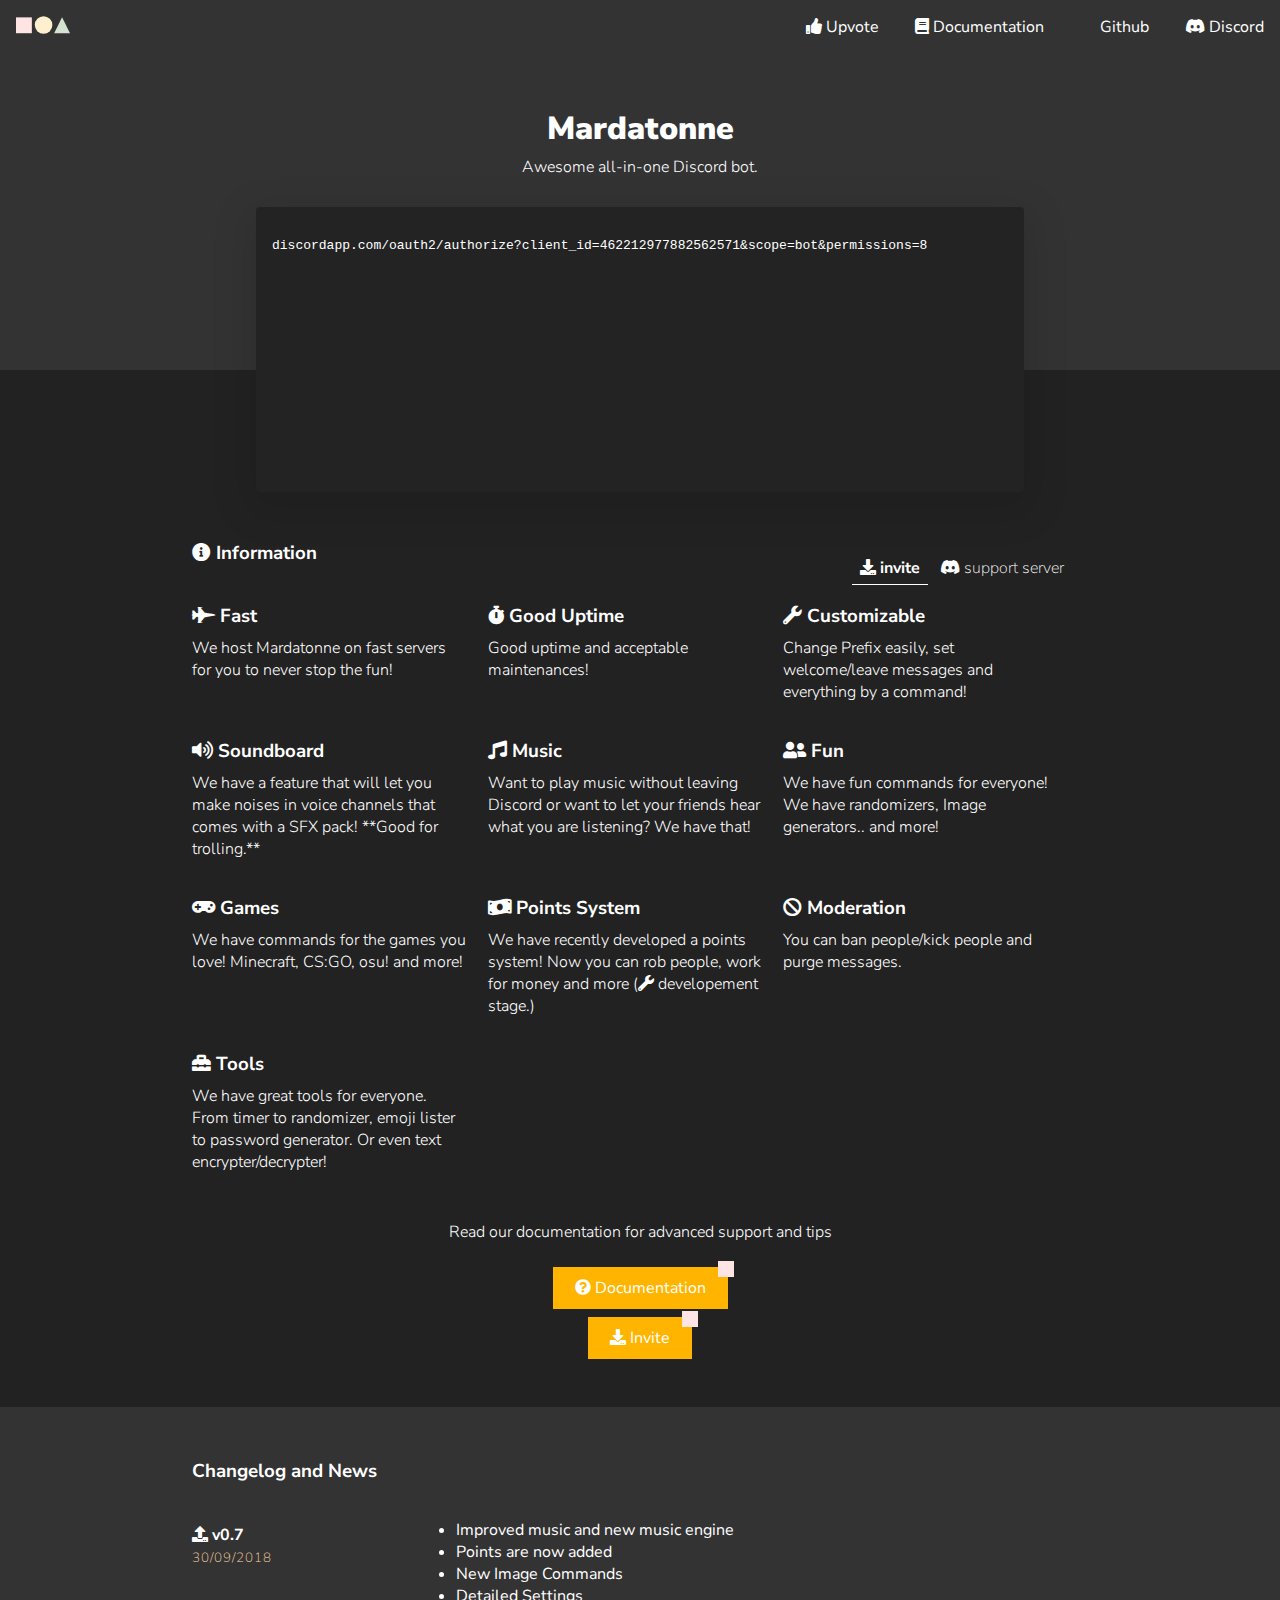
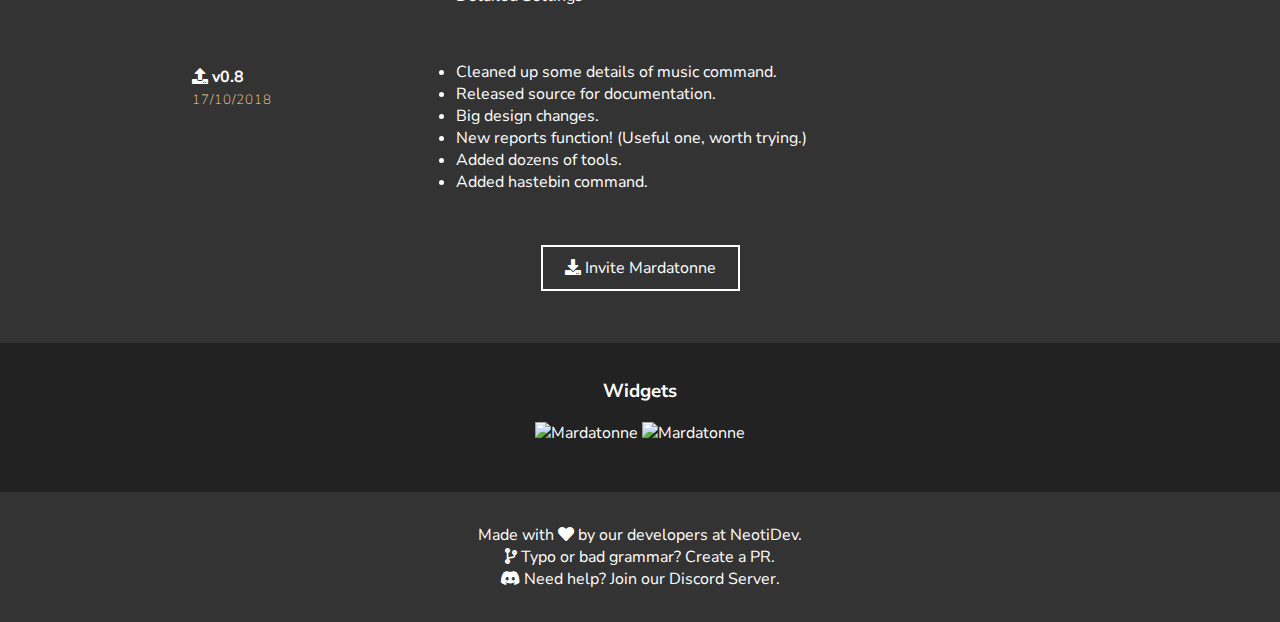
==== index.html @ b27319de "Update index.html" ====
<!doctype html>
<html>
  <head>
    <meta charset="utf-8">
    <meta name="description" content="">
    <meta name="viewport" content="width=device-width, initial-scale=1">
    <title>Mardatonne</title>
    <link rel="stylesheet" href="https://use.fontawesome.com/releases/v5.3.1/css/all.css">
    <link rel="stylesheet" href="https://use.fontawesome.com/releases/v5.3.1/css/v4-shims.css">
    <link href="https://fonts.googleapis.com/css?family=Nunito+Sans:300,400,600,700,800,900" rel="stylesheet">
    <link rel="stylesheet" href="https://cdnjs.cloudflare.com/ajax/libs/highlight.js/9.12.0/styles/railscasts.min.css">
    <link rel="stylesheet" href="scribbler-dark.css">
    <link rel="stylesheet" href="scribbler-landing.css">
    <link rel="author" href="NeotiDev">
  </head>
  <body>
    <nav>
      <div class="logo"></div>
      <ul class="menu">
        <div class="menu__item toggle"><span></span></div>
        <li class="menu__item"><a href="https://botlist.space/bot/462212977882562571" class="link link--dark"><i class="fa fa-thumbs-up"></i> Upvote</a></li>
        <li class="menu__item"><a href="doc.html" class="link link--dark"><i class="fa fa-book"></i> Documentation</a></li>
        <li class="menu__item"><a href="https://github.com/NeotiDev" class="link link--dark"><i class="fa fa-github"></i> Github</a></li>
        <li class="menu__item"><a href="https://discord.gg/NqMA6xC" class="link link--dark"><i class="fab fa-discord"></i> Discord</a></li>
      </ul>
    </nav>
    <div class="hero">
      <h1 class="hero__title">Mardatonne</h1>
      <p class="hero__description">Awesome all-in-one Discord bot.</p>
    </div>
    <div class="hero__terminal">
      <pre>
        <!-- Place your demo code here -->
        <code class="shell-session demo">discordapp.com/oauth2/authorize?client_id=462212977882562571&scope=bot&permissions=8</code>
      </pre>
    </div>
    <div class="wrapper">
      <div class="installation">
        <h3 class="section__title"><i class="fa fa-info-circle"></i> Information</h3>
        <div class="tab__container">
          <ul class="tab__menu">
            <li class="tab active"><a href="https://discordapp.com/oauth2/authorize?client_id=462212977882562571&scope=bot&permissions=8"><i class="fa fa-download"></i> invite</a></li>
            <li class="tab"><a href="https://discord.gg/NqMA6xC"><i class="fab fa-discord"></i> support server</a></li>
          </ul>
        </div>
      </div>
      <div class="feature">
        <div class="feature__item">
          <h3 class="section__title"><i class="fa fa-fighter-jet"></i> Fast</h3>
          <p>We host Mardatonne on fast servers for you to never stop the fun!</p>
        </div>
        <div class="feature__item">
          <h3 class="section__title"><i class="fa fa-stopwatch"></i> Good Uptime</h3>
          <p>Good uptime and acceptable maintenances!</p>
        </div>
        <div class="feature__item">
          <h3 class="section__title"><i class="fa fa-wrench"></i> Customizable</h3>
          <p>Change Prefix easily, set welcome/leave messages and everything by a command!</p>
        </div>
        <div class="feature__item">
          <h3 class="section__title"><i class="fa fa-volume-up"></i> Soundboard</h3>
          <p>We have a feature that will let you make noises in voice channels that comes with a SFX pack! **Good for trolling.**</p>
        </div>
        <div class="feature__item">
          <h3 class="section__title"><i class="fa fa-music"></i> Music</h3>
          <p>Want to play music without leaving Discord or want to let your friends hear what you are listening? We have that!</p>
        </div>
        <div class="feature__item">
          <h3 class="section__title"><i class="fa fa-user-friends"></i> Fun</h3>
          <p>We have fun commands for everyone! We have randomizers, Image generators.. and more!</p>
        </div>
        <div class="feature__item">
          <h3 class="section__title"><i class="fa fa-gamepad"></i> Games</h3>
          <p>We have commands for the games you love! Minecraft, CS:GO, osu! and more!</p>
        </div>
        <div class="feature__item">
          <h3 class="section__title"><i class="fa fa-money-bill-wave"></i> Points System</h3>
          <p>We have recently developed a points system! Now you can rob people, work for money and more (<i class="fa fa-wrench"></i> developement stage.)</p>
        </div>
        <div class="feature__item">
          <h3 class="section__title"><i class="fa fa-ban"></i> Moderation</h3>
          <p>You can ban people/kick people and purge messages.</p>
        </div>
        <div class="feature__item">
          <h3 class="section__title"><i class="fa fa-toolbox"></i> Tools</h3>
          <p>We have great tools for everyone. From timer to randomizer, emoji lister to password generator. Or even text encrypter/decrypter!</p>
        </div>
      </div>
      <div class="callout">
        <p>Read our documentation for advanced support and tips</p>
        <a href="doc.html" class="button--primary"><i class="fa fa-question-circle"></i> Documentation</a><br>
        <a href="https://discordapp.com/oauth2/authorize?client_id=462212977882562571&scope=bot&permissions=8" class="button--primary"><i class="fa fa-download"></i> Invite</a>
      </div>
    </div>
    <div class="changelog">
      <div class="wrapper">
        <h3 class="section__title">Changelog and News</h3>
        <div class="changelog__item">
          <div class="changelog__meta">
            <h4 class="changelog__title"><i class="fa fa-upload"></i> v0.7</h4>
            <small class="changelog__date">30/09/2018</small>
          </div>
          <div class="changelog__detail">
            <ul>
              <li>Improved music and new music engine</li>
              <li>Points are now added</li>
              <li>New Image Commands</li>
              <li>Detailed Settings</li>
            </ul>
          </div>
        </div>
        <br>
        <div class="changelog__item">
          <div class="changelog__meta">
            <h4 class="changelog__title"><i class="fa fa-upload"></i> v0.8</h4>
            <small class="changelog__date">17/10/2018</small>
          </div>
          <div class="changelog__detail">
            <ul>
              <li>Cleaned up some details of music command.</li>
              <li><a href="https://github.com/NeotiDev/mardatonne-doc">Released source for documentation.</a></li>
              <li>Big design changes.</li>
              <li>New reports function! (Useful one, worth trying.)</li>
              <li>Added dozens of tools.</li>
              <li>Added hastebin command.</li>
            </ul>
          </div>
        </div>
        <div class="changelog__callout">
          <a href="https://discordapp.com/oauth2/authorize?client_id=462212977882562571&scope=bot&permissions=8" class="button--secondary"><i class="fa fa-download"></i> Invite Mardatonne</a>
        </div>
      </div>
    </div>
          <div class="callout">
        <h3 class="section__title">Widgets</h3>
<center><a target="_blank" href="https://discordbots.org/bot/462212977882562571"><img src="https://discordbots.org/api/widget/462212977882562571.svg" alt="Mardatonne"></a><a target="_blank" href="https://bots.ondiscord.xyz/bots/462212977882562571">&nbsp;<img src="https://bots.ondiscord.xyz/bots/462212977882562571/embed?theme=dark&amp;showGuilds=false" alt="Mardatonne"></a></center>
    </div>
    <footer class="footer">Made with <i class="fa fa-heart"></i> by our developers at <a href="https://github.com/NeotiDev">NeotiDev.</a><br><i class="fas fa-code-branch"></i> <a href="https://github.com/NeotiDev/animals-ascii-doc">Typo or bad grammar? Create a PR.</a><br><i class="fab fa-discord"></i> <a href="https://discord.gg/NqMA6xC">Need help? Join our Discord Server.</a></footer>
    <script src="https://cdnjs.cloudflare.com/ajax/libs/highlight.js/9.12.0/highlight.min.js"></script>
    <script>hljs.initHighlightingOnLoad();</script>
    <script src="scribbler.js"></script>
  </body>
</html>
---- scribbler-dark.css ----
/* css variables*/
:root {
  --primary-color: #ffffff;
  --primary-color-light: #ffd8a6;
  --accent-color: #FFB400;
  --accent-color-light: #FFE4E4;
  --accent-color-dark: #B94B4C;
  --white-color: #FAFBFC;
  --light-gray-color: #C6CBD1;
  --medium-gray-color: #959DA5;
  --dark-gray-color: #444D56; 
  --bg-color: #333333;
  --code-bg-color: #F0E8E8;
}

/* normalized */
html, body {
  padding: 0;
  margin: 0;
  font-family: 'Nunito Sans', sans-serif;
  background-color: #222222;
  color: #FFFFFF;
}

p {
  font-weight: 300;
  color: #ffffff;

}

a, a:hover {
  text-decoration: none;
  color: var(--primary-color);
}

hr {
  padding: 1rem 0;
  border: 0;
  border-bottom: 1px solid var(--bg-color);
}

* {
  box-sizing: border-box;
}

/* global components */

/* typography */
.section__title {
  color: var(--primary-color);
}

/* tabs */
.tab__container {
  position: relative;
}

.tab__container > ul {
  position: absolute;
  list-style: none;
  margin: 0;
  right: 1rem;
  top: -2rem;
  padding-left: 0;
}

.tab__container .code {
  white-space: normal;
  padding: 1rem 1.5rem;
}

.tab {
  display: inline-block;
  padding: 0.3rem 0.5rem;
  font-weight: 200;
  cursor: pointer;
}

.tab.active {
  border-bottom: 1px solid var(--primary-color);
  font-weight: 700;
  display: inline-block;
}

.tab__pane {
  display: none;
}

.tab__pane.active {
  display: block;
}

/* code */
.code {
  border-radius: 3px;
  font-family: Space Mono, SFMono-Regular, Menlo,Monaco, Consolas, Liberation Mono, Courier New, monospace;
  background: var(--bg-color);
  border: 1px solid var(--code-bg-color);
  color: var(--primary-color-light);
}

.code--block {
  white-space: pre-line;
  padding: 0 1.5rem;
}

.code--inline {
  padding: 3px 6px;
  font-size: 80%;
}

/* buttons */
.button--primary {
  padding: 10px 22px;
  background-color: var(--accent-color);
  color: white;
  position: relative;
  text-decoration: none;
  border: 0;
  transition: all .3s ease-out;
}

.button--primary:after {
  position: absolute;
  content: "";
  width: 1rem;
  height: 1rem;
  background-color: var(--accent-color-light);
  right: -0.4rem;
  top: -0.4rem;
  transition: all 0.3s ease-out;
}

.button--primary:hover {
  text-shadow: 0px 1px 1px var(--accent-color-dark);
  color: white;
  transform: translate3D(0, -3px, 0);
}

.button--primary:hover::after {
  transform: rotate(90deg);
}

.button--secondary {
  padding: 10px 22px;
  border: 2px solid var(--primary-color);
  transition: all 0.5s ease-out;
}

.button--secondary:hover {
  border-color: var(--accent-color);
  color: var(--accent-color);
}

/* links */
.link {
  text-decoration: none;
  transition: all 0.3s ease-out;
}

.link:hover {
  color: var(--accent-color);
}

.link--dark {
  color: var(--primary-color);
}

.link--light {
  color: var(--accent-color);
}

/* menu */
nav {
  display: grid;
  grid-template-columns: 70px auto;
}

.menu {
  margin: 0;
  text-align: right;
  overflow: hidden;
  list-style: none;
}

.toggle {
  display: none;
  position: relative;
}

.toggle span,
.toggle span:before,
.toggle span:after {
  content: '';
  position: absolute;
  height: 2px;
  width: 18px;
  border-radius: 2px;
  background: var(--primary-color);
  display: block;
  cursor: pointer;
  transition: all 0.3s ease-in-out;
  right: 0;
}

.toggle span:before {
  top: -6px;
}

.toggle span:after {
  bottom: -6px;
}

.toggle.open span{
  background-color: transparent;
}

.toggle.open span:before,
.toggle.open span:after {
  top: 0;
}

.toggle.open span:before {
  transform: rotate(45deg);
}

.toggle.open span:after {
  transform: rotate(-45deg);
}

.menu__item {
  padding: 1rem;
  display: inline-block;
}

.menu__item.toggle {
  display: none;
}

/* table */
table {
  border-collapse: collapse;
  width: 100%;
  transition: color .3s ease-out;
  margin-bottom: 2rem;
}

table td, table th {
  border: 1px solid #333333;
  padding: 0.8rem;
  font-weight: 300;
}

table th {
  text-align: left;
  background-color: #222222;
  border-color: #222222;
  border-bottom-color: #333333;
}

table td:first-child {
  background-color: #333333;
    border-color: #222222;
  font-weight: 600;
}

@media screen and (max-width: 600px) {
  nav {
    grid-template-columns: 70px auto;
  }

  .menu__item{
    display: none;
  }

  .menu__item.toggle {
    display: inline-block;
  }

  .menu {
    text-align: right;
    padding: 0.5rem 1rem;
  }

  .toggle {
    display: block;
  }

  .menu.responsive .menu__item:not(:first-child) {
    display: block;
    padding: 0 0 0.5rem 0;
  }
}

/* layout */
.wrapper {
  margin: 0 auto;
  width: 70%;
}

.footer {
  text-align: center;
  background-color: var(--bg-color);
  padding: 2rem;
  color: white;
}

@keyframes fadeUp {
  0% {
    opacity: 0;
    transform: translate3d(0,30px,0);
  }
  100% {
    transform: translate3d(0,0,0);
  }
}
---- scribbler-landing.css ----
/* nav specialized to landing page */
.logo {
  background: url('logo.svg') no-repeat;
  background-size: contain;
  margin: 1rem 0 0 1rem;
}

nav {
  background-color: var(--bg-color);
}

/* hero section */
.hero {
  text-align: center;
  background-color: var(--bg-color);
  padding: 2rem 0 10rem 0;
}

.hero__title {
  font-weight: 900;
  color: var(--primary-color);
}

.hero__description {
  margin: -1rem auto 2rem auto;
}

.hero__terminal {
  width: 60%;
  margin: -11rem auto 3rem auto;
  text-align: left;
  color: white;
  padding: 0 1rem;
  border-radius: 4px;
  background-color: #232323;
  min-height: 285px;
  animation: fadeUp 2s;
  box-shadow: 0px 12px 36.8px 9.2px rgba(0, 0, 0, 0.1);
}

.hero__terminal pre {
  white-space: pre-line;
  padding-top: 1rem;
}

/* feature section */
.feature {
  display: flex;
  flex-wrap: wrap;
}

.feature__item {
  max-width: calc(33% - 20px);
  margin: 0 20px 0 0;
}

.feature__item .section__title {
  margin-bottom: 0;
}

.feature__item p {
  margin-top: 0.5rem;
}

/* keybinding section */
.keybinding {
  margin-top: 3rem;
  display: flex;
}

.keybinding__detail {
  position: relative;
  border: 1px solid var(--code-bg-color);
  flex-basis: 50%;
  padding: 2rem 1rem 1rem 1rem;
  list-style: none;
  line-height: 2rem;
}

.keybinding__detail:first-child {
  text-align: right;
  padding-right: 1rem;
}

.keybinding__detail:last-child {
  padding-left: 1rem;
  margin-left: -1px;
}

.keybinding__detail:first-child .keybinding__title {
  position: absolute;
  right: 0.5rem;
  top: -2rem;
  background-color: white;
  padding: 0 0.5rem;
}

.keybinding__detail:last-child .keybinding__title {
  position: absolute;
  left: 0.5rem;
  top: -2rem;
  background-color: white;
  padding: 0 0.5rem;
}

.keybinding__label {
  background: var(--white-color);
  border: 1px solid var(--light-gray-color);
  box-shadow: 0 1px 0 0 var(--medium-gray-color);
  border-radius: 3px;
  font-family: Courier;
  font-size: 0.7rem;
  color: var(--dark-gray-color);
  padding: 3px 3px 1px 3px;
  vertical-align: middle;
}

/* callout section */
.callout {
  text-align: center;
  padding: 1rem 0 3rem 0;
}

.callout .button--primary {
  display: inline-block;
  margin-top: 0.5rem;
}

/* changelog section */
.changelog {
  background-color: var(--bg-color);
  padding: 2rem 0;
}

.changelog__item {
  display: flex;
}

.changelog__meta {
  flex-basis: 25%;
}

.changelog__meta small {
  color: var(--primary-color-light);
  font-weight: 200;
  letter-spacing: 1px;
}

.changelog__title {
  margin-bottom: 0;
}

.changelog__callout {
  margin: 3rem auto 2rem auto;
  text-align: center;
}

@media (max-width: 750px) {
  .hero__terminal {
    width: 70%;
  }
  .tab__container > ul {
    right: auto;
    left: 0;
    padding-left: 0;
  }
  .tab__container .code {
    margin-top: 2rem;
  }
  .feature, .keybinding, .changelog__item {
    flex-direction: column;
  }
  .feature__item {
    max-width: 100%;
    margin: 0;
  }
  .keybinding {
    font-size: 0.8rem;
  }
}
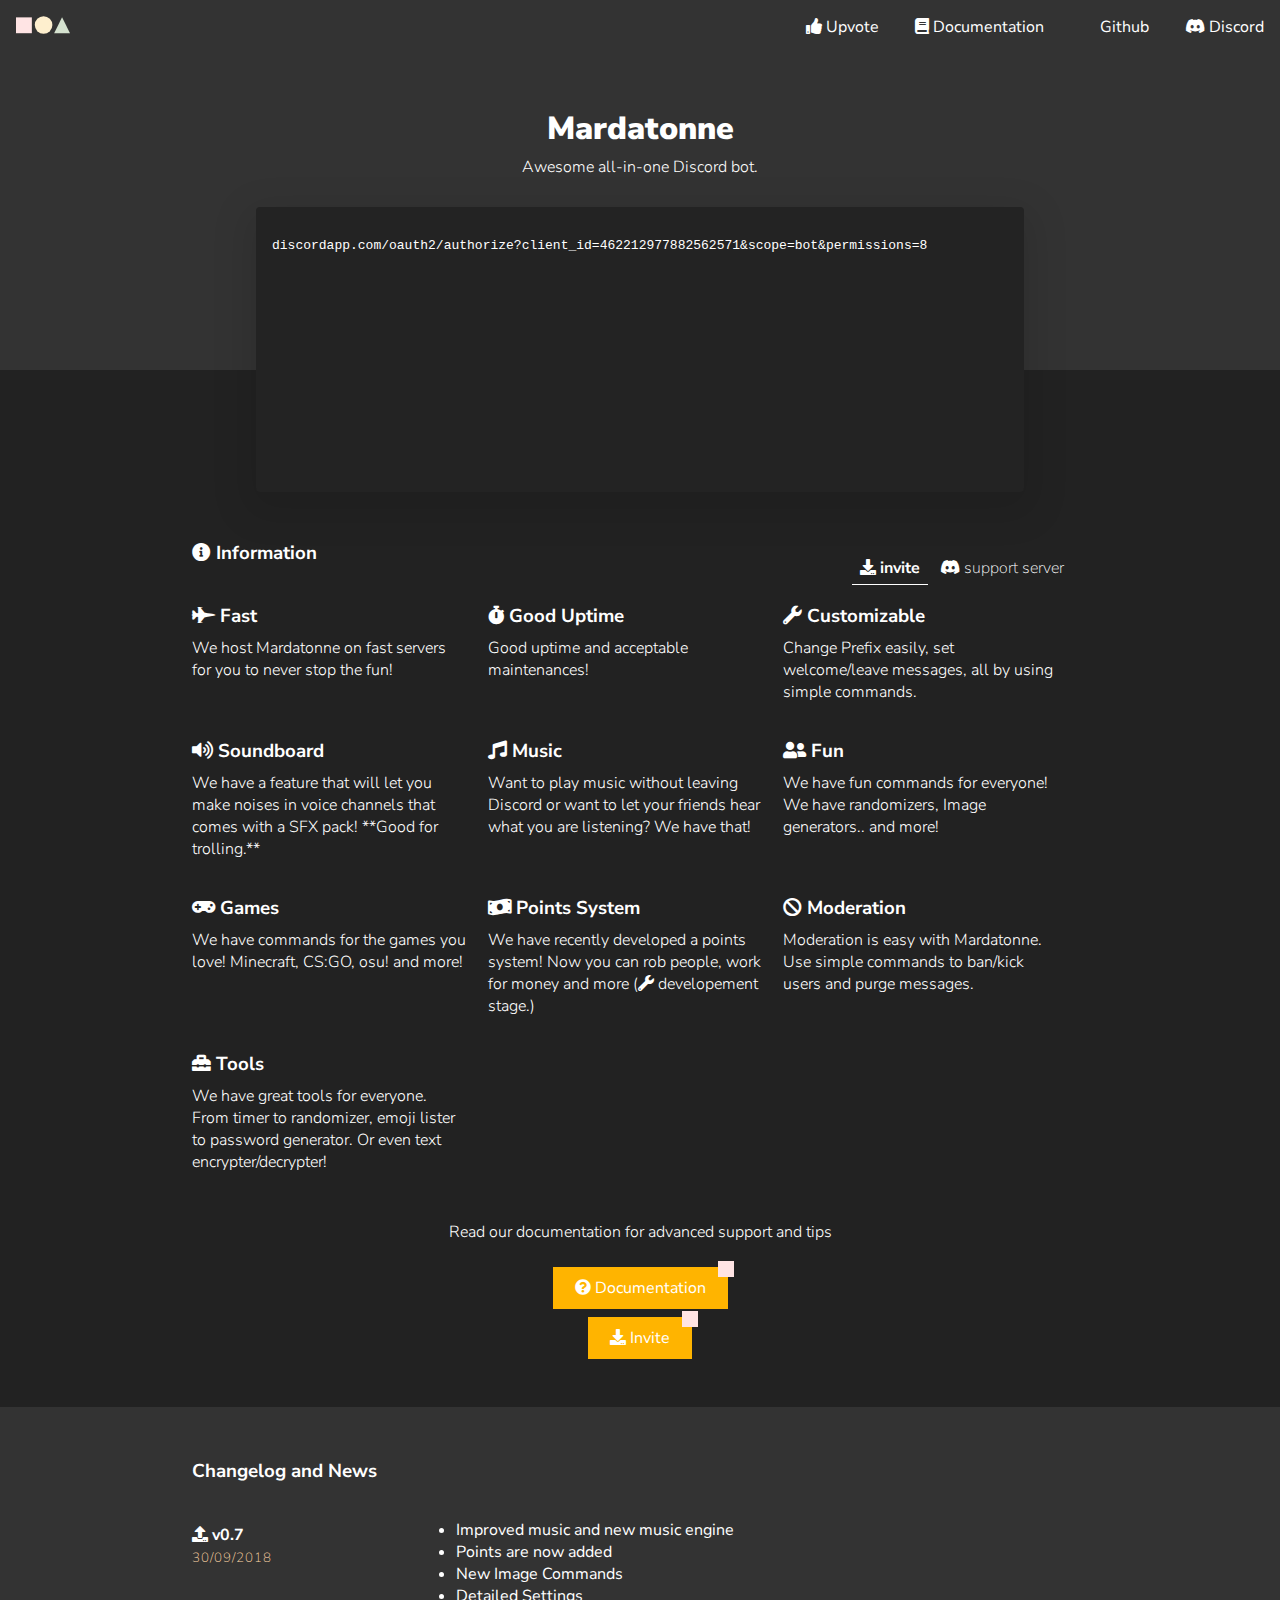
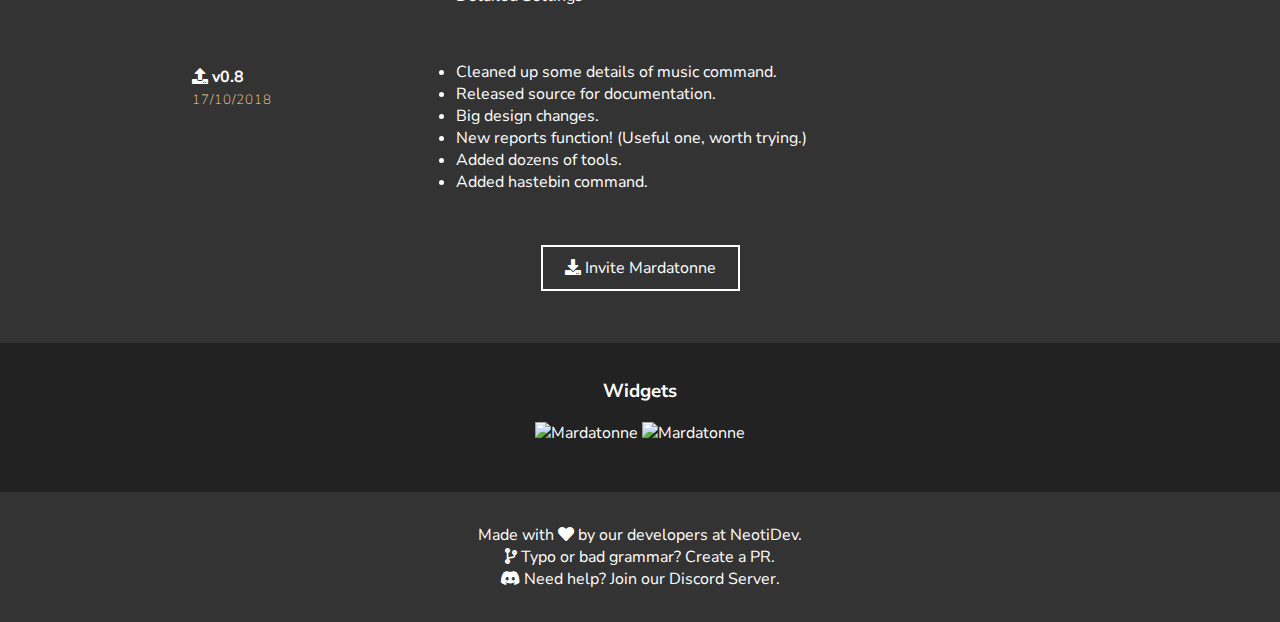
==== commit 80be8799: "Fixed grammatical errors" ====
--- a/index.html
+++ b/index.html
@@ -5,10 +5,12 @@
     <meta name="description" content="">
     <meta name="viewport" content="width=device-width, initial-scale=1">
     <title>Mardatonne</title>
+    <!--It would really be a good idea to host the below stylesheets locally rather than via CDN -->
     <link rel="stylesheet" href="https://use.fontawesome.com/releases/v5.3.1/css/all.css">
     <link rel="stylesheet" href="https://use.fontawesome.com/releases/v5.3.1/css/v4-shims.css">
     <link href="https://fonts.googleapis.com/css?family=Nunito+Sans:300,400,600,700,800,900" rel="stylesheet">
     <link rel="stylesheet" href="https://cdnjs.cloudflare.com/ajax/libs/highlight.js/9.12.0/styles/railscasts.min.css">
+<!--END CDN LINKED STYLES-->
     <link rel="stylesheet" href="scribbler-dark.css">
     <link rel="stylesheet" href="scribbler-landing.css">
     <link rel="author" href="NeotiDev">
@@ -19,7 +21,7 @@
       <ul class="menu">
         <div class="menu__item toggle"><span></span></div>
         <li class="menu__item"><a href="https://botlist.space/bot/462212977882562571" class="link link--dark"><i class="fa fa-thumbs-up"></i> Upvote</a></li>
-        <li class="menu__item"><a href="doc.html" class="link link--dark"><i class="fa fa-book"></i> Documentation</a></li>
+        <li class="menu__item"><a href="http://madatonne.tk/doc.html" class="link link--dark"><i class="fa fa-book"></i> Documentation</a></li>
         <li class="menu__item"><a href="https://github.com/NeotiDev" class="link link--dark"><i class="fa fa-github"></i> Github</a></li>
         <li class="menu__item"><a href="https://discord.gg/NqMA6xC" class="link link--dark"><i class="fab fa-discord"></i> Discord</a></li>
       </ul>
@@ -55,7 +57,7 @@
         </div>
         <div class="feature__item">
           <h3 class="section__title"><i class="fa fa-wrench"></i> Customizable</h3>
-          <p>Change Prefix easily, set welcome/leave messages and everything by a command!</p>
+          <p>Change Prefix easily, set welcome/leave messages, all by using simple commands.</p>
         </div>
         <div class="feature__item">
           <h3 class="section__title"><i class="fa fa-volume-up"></i> Soundboard</h3>
@@ -79,7 +81,7 @@
         </div>
         <div class="feature__item">
           <h3 class="section__title"><i class="fa fa-ban"></i> Moderation</h3>
-          <p>You can ban people/kick people and purge messages.</p>
+          <p>Moderation is easy with Mardatonne. Use simple commands to ban/kick users and purge messages.</p>
         </div>
         <div class="feature__item">
           <h3 class="section__title"><i class="fa fa-toolbox"></i> Tools</h3>
@@ -133,9 +135,9 @@
     </div>
           <div class="callout">
         <h3 class="section__title">Widgets</h3>
-<center><a target="_blank" href="https://discordbots.org/bot/462212977882562571"><img src="https://discordbots.org/api/widget/462212977882562571.svg" alt="Mardatonne"></a><a target="_blank" href="https://bots.ondiscord.xyz/bots/462212977882562571">&nbsp;<img src="https://bots.ondiscord.xyz/bots/462212977882562571/embed?theme=dark&amp;showGuilds=false" alt="Mardatonne"></a></center>
+<center><a target="_blank" href="https://discordbots.org/bot/462212977882562571"><img src="https://discordbots.org/api/widget/462212977882562571.svg" alt="Mardatonne"></a><a target="_blank" href="https://bots.ondiscord.xyz/bots/462212977882562571">&nbsp;<img src="https://bots.ondiscord.xyz/bots/462212977882562571/embed?theme=dark&amp;showGuilds=true" alt="Mardatonne"></a></center>
     </div>
-    <footer class="footer">Made with <i class="fa fa-heart"></i> by our developers at <a href="https://github.com/NeotiDev">NeotiDev.</a><br><i class="fas fa-code-branch"></i> <a href="https://github.com/NeotiDev/animals-ascii-doc">Typo or bad grammar? Create a PR.</a><br><i class="fab fa-discord"></i> <a href="https://discord.gg/NqMA6xC">Need help? Join our Discord Server.</a></footer>
+    <footer class="footer">Made with <i class="fa fa-heart"></i> by our developers at <a href="https://github.com/NeotiDev">NeotiDev.</a><br><i class="fas fa-code-branch"></i> <a href="https://github.com/NeotiDev/mardatonne-doc">Typo or bad grammar? Create a PR.</a><br><i class="fab fa-discord"></i> <a href="https://discord.gg/NqMA6xC">Need help? Join our Discord Server.</a></footer>
     <script src="https://cdnjs.cloudflare.com/ajax/libs/highlight.js/9.12.0/highlight.min.js"></script>
     <script>hljs.initHighlightingOnLoad();</script>
     <script src="scribbler.js"></script>
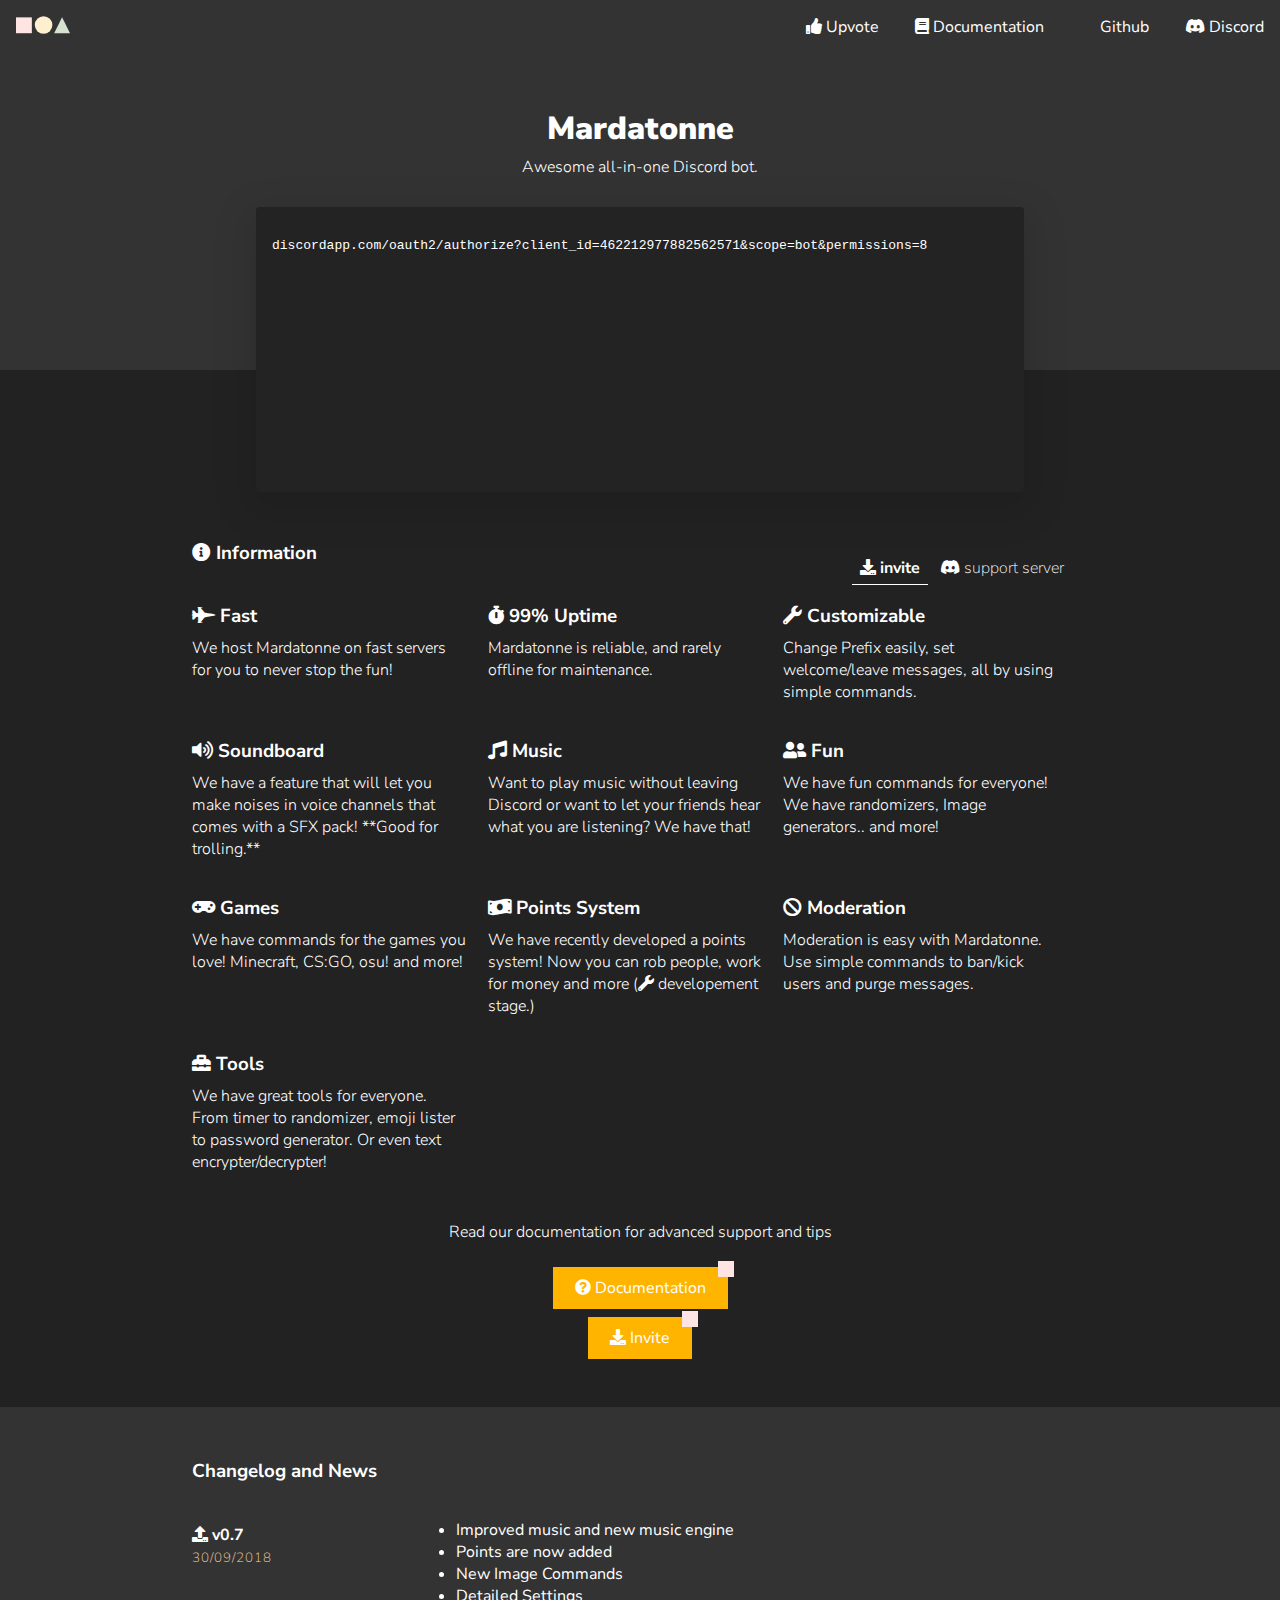
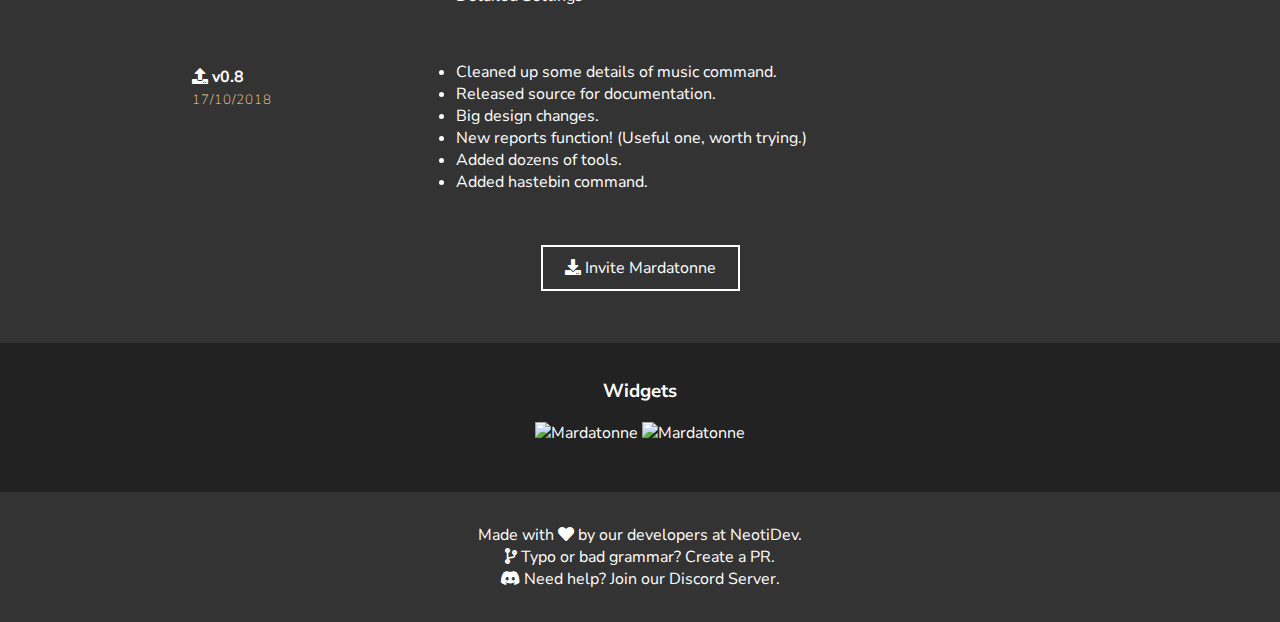
==== commit eccc4ba9: "Re-worded the "Good Uptime" section" ====
--- a/index.html
+++ b/index.html
@@ -20,8 +20,8 @@
       <div class="logo"></div>
       <ul class="menu">
         <div class="menu__item toggle"><span></span></div>
-        <li class="menu__item"><a href="https://botlist.space/bot/462212977882562571" class="link link--dark"><i class="fa fa-thumbs-up"></i> Upvote</a></li>
-        <li class="menu__item"><a href="http://madatonne.tk/doc.html" class="link link--dark"><i class="fa fa-book"></i> Documentation</a></li>
+        <li class="menu__item"><a href="https://botlist.space/bot/mardatonne" class="link link--dark"><i class="fa fa-thumbs-up"></i> Upvote</a></li>
+        <li class="menu__item"><a href="doc.html" class="link link--dark"><i class="fa fa-book"></i> Documentation</a></li>
         <li class="menu__item"><a href="https://github.com/NeotiDev" class="link link--dark"><i class="fa fa-github"></i> Github</a></li>
         <li class="menu__item"><a href="https://discord.gg/NqMA6xC" class="link link--dark"><i class="fab fa-discord"></i> Discord</a></li>
       </ul>
@@ -52,8 +52,8 @@
           <p>We host Mardatonne on fast servers for you to never stop the fun!</p>
         </div>
         <div class="feature__item">
-          <h3 class="section__title"><i class="fa fa-stopwatch"></i> Good Uptime</h3>
-          <p>Good uptime and acceptable maintenances!</p>
+          <h3 class="section__title"><i class="fa fa-stopwatch"></i> 99% Uptime</h3>
+          <p>Mardatonne is reliable, and rarely offline for maintenance. </p>
         </div>
         <div class="feature__item">
           <h3 class="section__title"><i class="fa fa-wrench"></i> Customizable</h3>
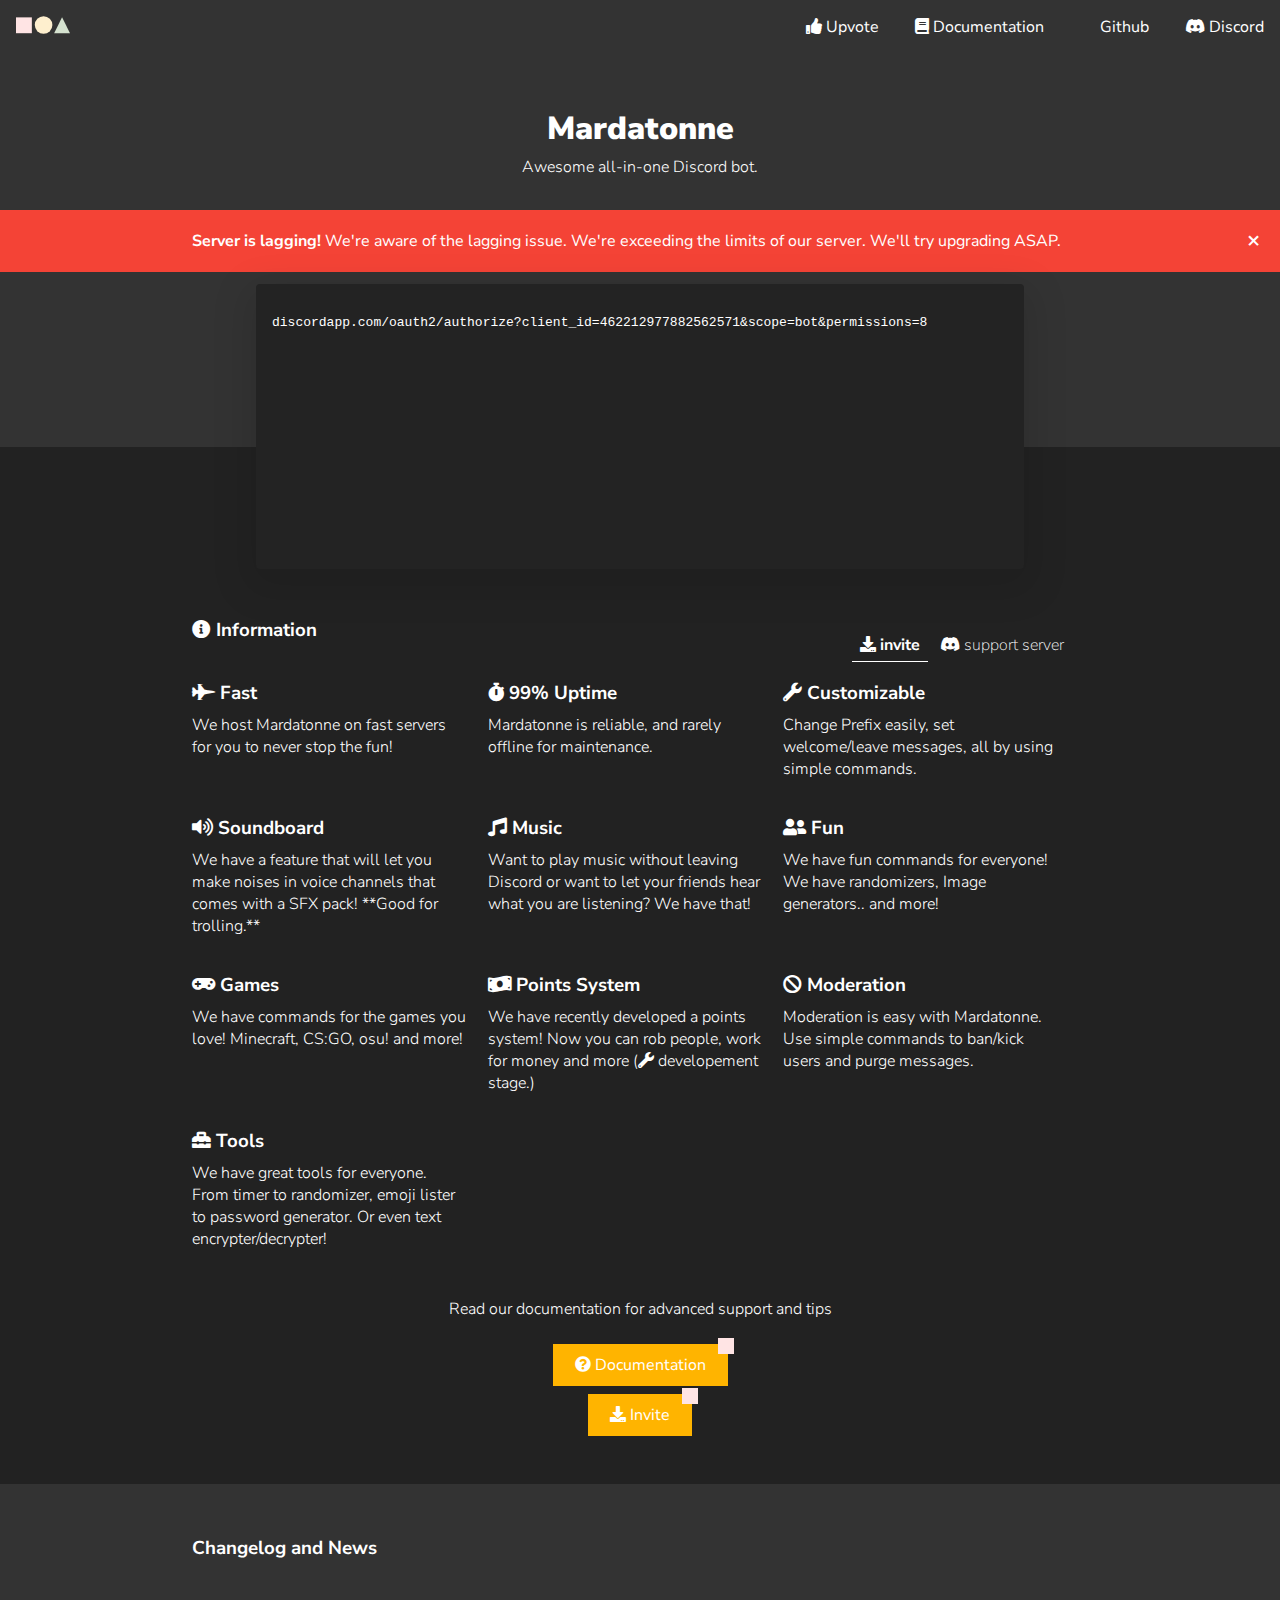
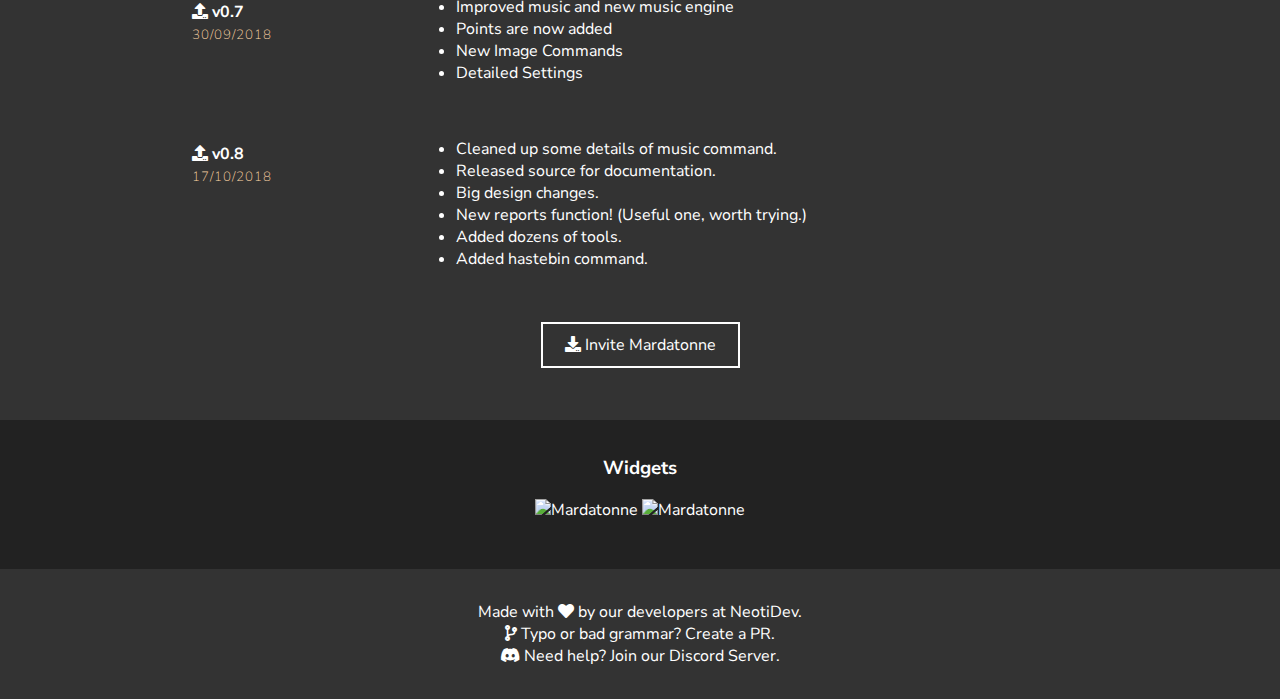
==== commit 2fb8b7f9: "Update index.html" ====
--- a/index.html
+++ b/index.html
@@ -29,6 +29,10 @@
     <div class="hero">
       <h1 class="hero__title">Mardatonne</h1>
       <p class="hero__description">Awesome all-in-one Discord bot.</p>
+      <div class="alert">
+  <span class="closebtn" onclick="this.parentElement.style.display='none';">&times;</span> 
+  <strong>Server is lagging!</strong> We're aware of the lagging issue. We're exceeding the limits of our server. We'll try upgrading ASAP.
+</div>
     </div>
     <div class="hero__terminal">
       <pre>
--- a/scribbler-dark.css
+++ b/scribbler-dark.css
@@ -1,4 +1,5 @@
 /* css variables*/
+/* Dark theme is based on the original css. Edited and modified by yagizhan49 & NeotiDev Team. Please take permission before using. */
 :root {
   --primary-color: #ffffff;
   --primary-color-light: #ffd8a6;
@@ -88,6 +89,31 @@
 
 .tab__pane.active {
   display: block;
+}
+
+/* The alert message box */
+.alert {
+  padding: 20px;
+  background-color: #f44336; /* Red */
+  color: white;
+  margin-bottom: 15px;
+}
+
+/* The close button */
+.closebtn {
+  margin-left: 15px;
+  color: white;
+  font-weight: bold;
+  float: right;
+  font-size: 22px;
+  line-height: 20px;
+  cursor: pointer;
+  transition: 0.3s;
+}
+
+/* When moving the mouse over the close button */
+.closebtn:hover {
+  color: black;
 }
 
 /* code */
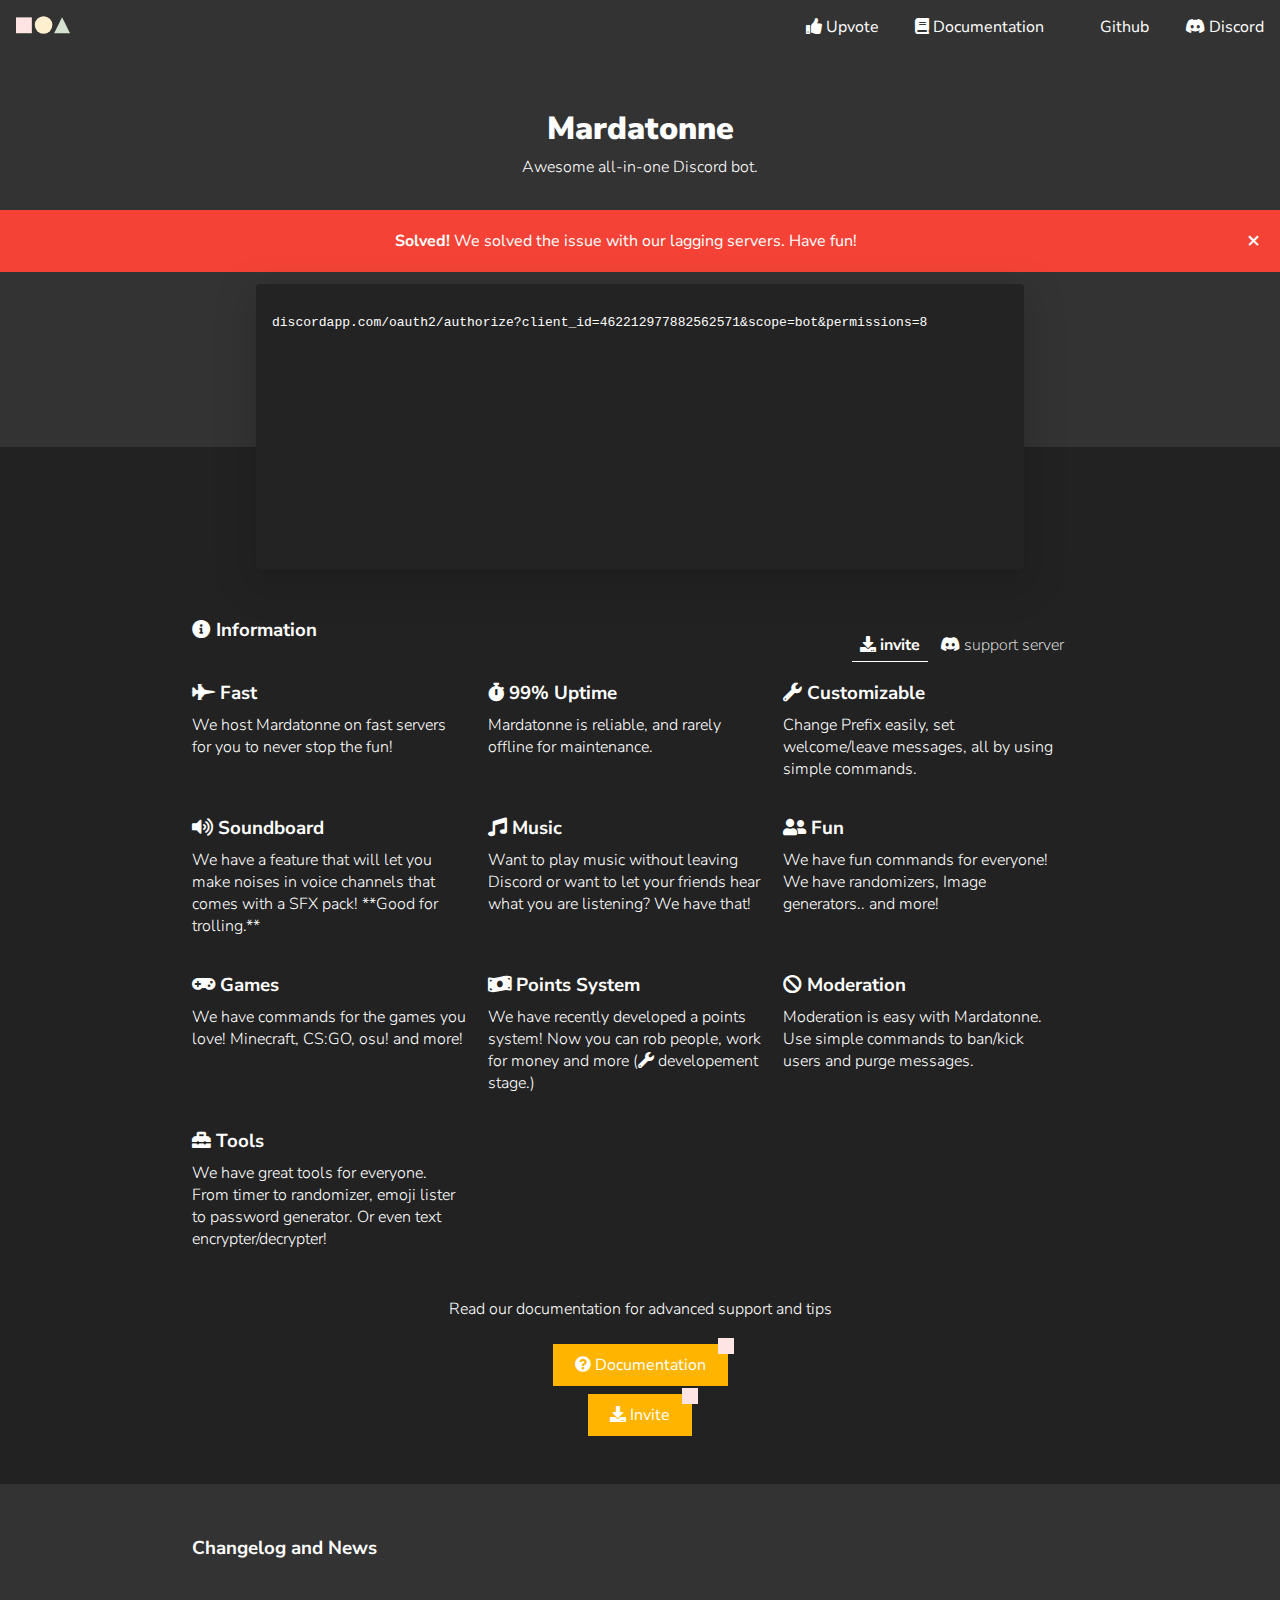
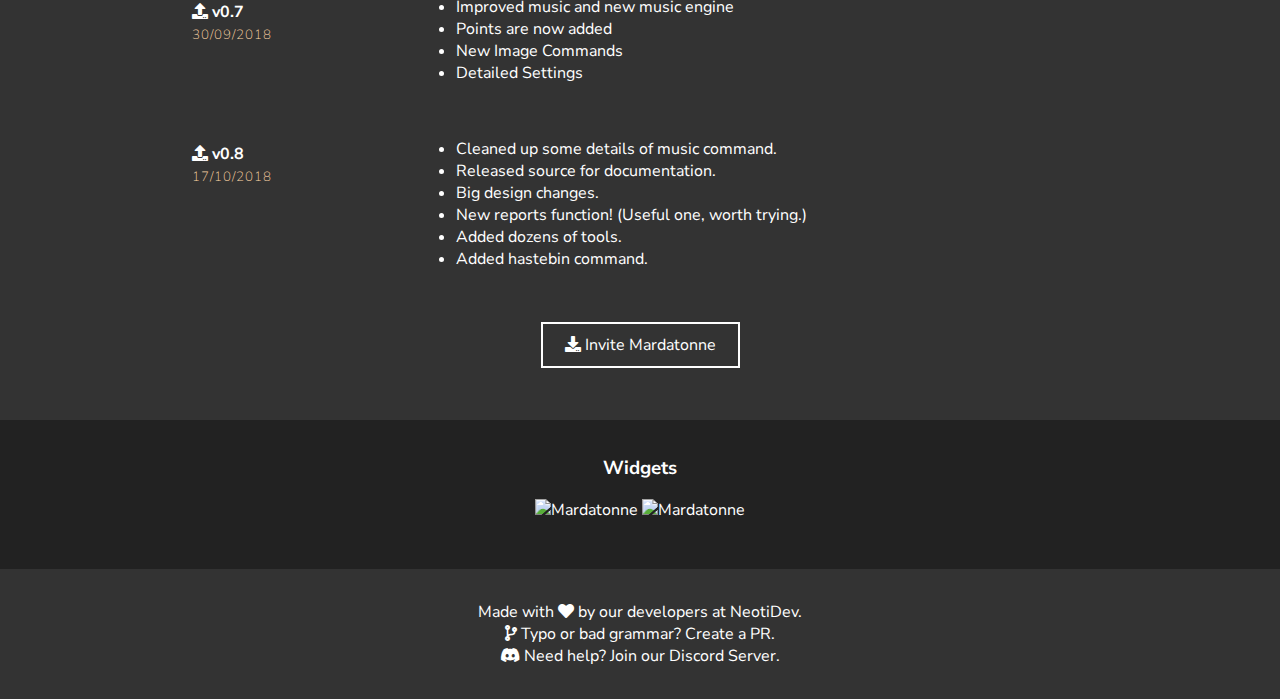
==== commit c20b2bb4: "Update index.html" ====
--- a/index.html
+++ b/index.html
@@ -31,7 +31,7 @@
       <p class="hero__description">Awesome all-in-one Discord bot.</p>
       <div class="alert">
   <span class="closebtn" onclick="this.parentElement.style.display='none';">&times;</span> 
-  <strong>Server is lagging!</strong> We're aware of the lagging issue. We're exceeding the limits of our server. We'll try upgrading ASAP.
+  <strong>Solved!</strong> We solved the issue with our lagging servers. Have fun!
 </div>
     </div>
     <div class="hero__terminal">
